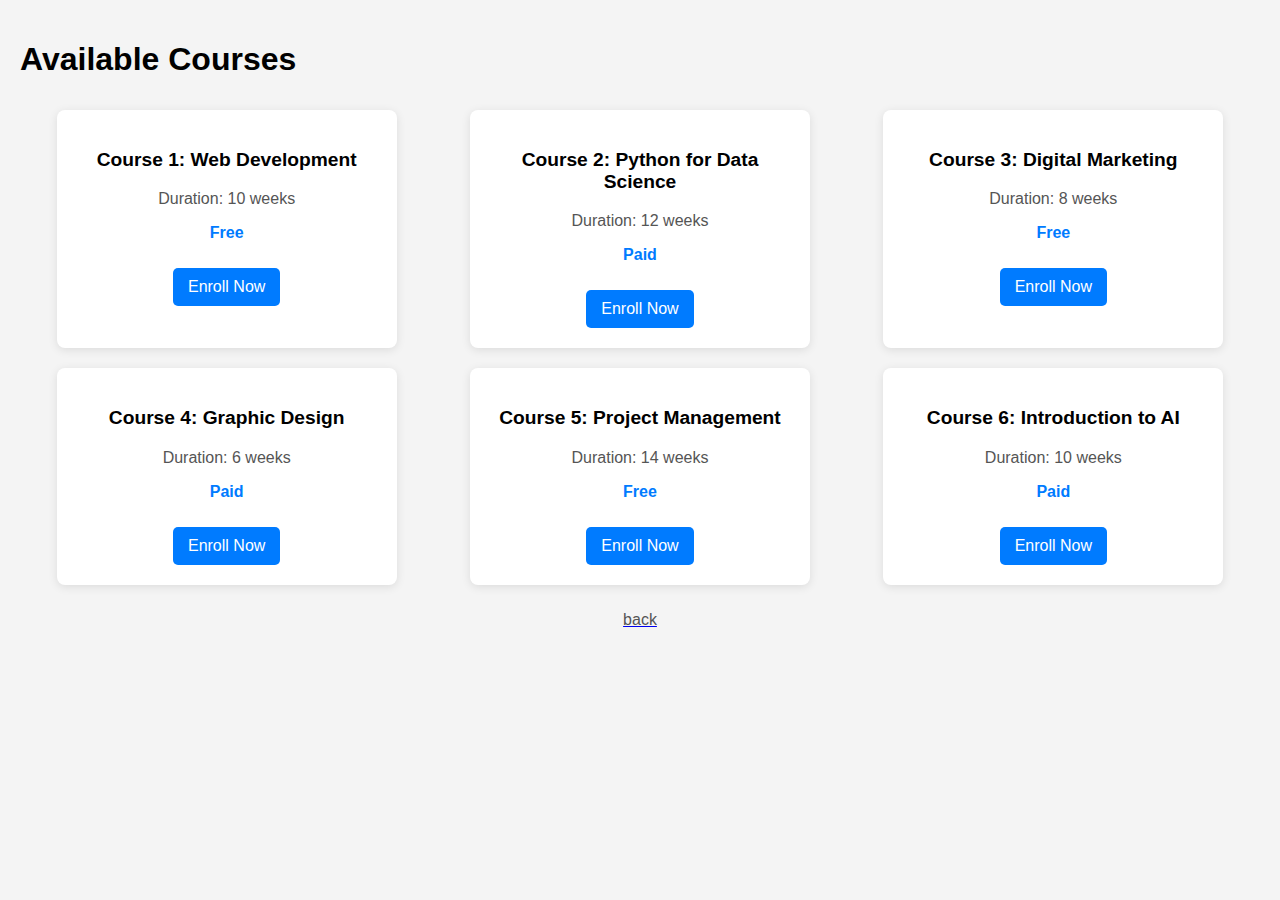
==== courses.html @ 1ba905a0 "Add files via upload" ====
<!DOCTYPE html>
<html lang="en">
<head>
    <meta charset="UTF-8">
    <meta name="viewport" content="width=device-width, initial-scale=1.0">
    <title>Education App</title>
    <style>
        body {
            font-family: Arial, sans-serif;
            background-color: #f4f4f4;
            margin: 0;
            padding: 20px;
        }
        .container {
            display: flex;
            flex-wrap: wrap;
            justify-content: space-around;
        }
        .course-card {
            background: white;
            border-radius: 8px;
            box-shadow: 0 2px 10px rgba(0, 0, 0, 0.1);
            margin: 10px;
            padding: 20px;
            width: 300px;
            text-align: center;
        }
        h3 {
            font-size: 1.2em;
        }
        p {
            color: #555;
        }
        .price {
            font-weight: bold;
            color: #007bff;
        }
        .button {
            background-color: #007bff;
            border: none;
            border-radius: 5px;
            color: white;
            cursor: pointer;
            padding: 10px 15px;
            text-decoration: none;
            margin-top: 10px;
            display: inline-block;
        }
    </style>
</head>
<body>
    <h1>Available Courses</h1>
    <div class="container">
        <div class="course-card">
            <h3>Course 1: Web Development</h3>
            <p>Duration: 10 weeks</p>
            <p class="price">Free</p>
            <a href="#" class="button">Enroll Now</a>
        </div>
        <div class="course-card">
            <h3>Course 2: Python for Data Science</h3>
            <p>Duration: 12 weeks</p>
            <p class="price">Paid</p>
            <a href="#" class="button">Enroll Now</a>
        </div>
        <div class="course-card">
            <h3>Course 3: Digital Marketing</h3>
            <p>Duration: 8 weeks</p>
            <p class="price">Free</p>
            <a href="#" class="button">Enroll Now</a>
        </div>
        <div class="course-card">
            <h3>Course 4: Graphic Design</h3>
            <p>Duration: 6 weeks</p>
            <p class="price">Paid</p>
            <a href="#" class="button">Enroll Now</a>
        </div>
        <div class="course-card">
            <h3>Course 5: Project Management</h3>
            <p>Duration: 14 weeks</p>
            <p class="price">Free</p>
            <a href="#" class="button">Enroll Now</a>
        </div>
        <div class="course-card">
            <h3>Course 6: Introduction to AI</h3>
            <p>Duration: 10 weeks</p>
            <p class="price">Paid</p>
            <a href="#" class="button">Enroll Now</a>
        </div>
    </div>
    <center>
        <a href="index.html"><p>back</p></a>
    </center>
</body>
</html>
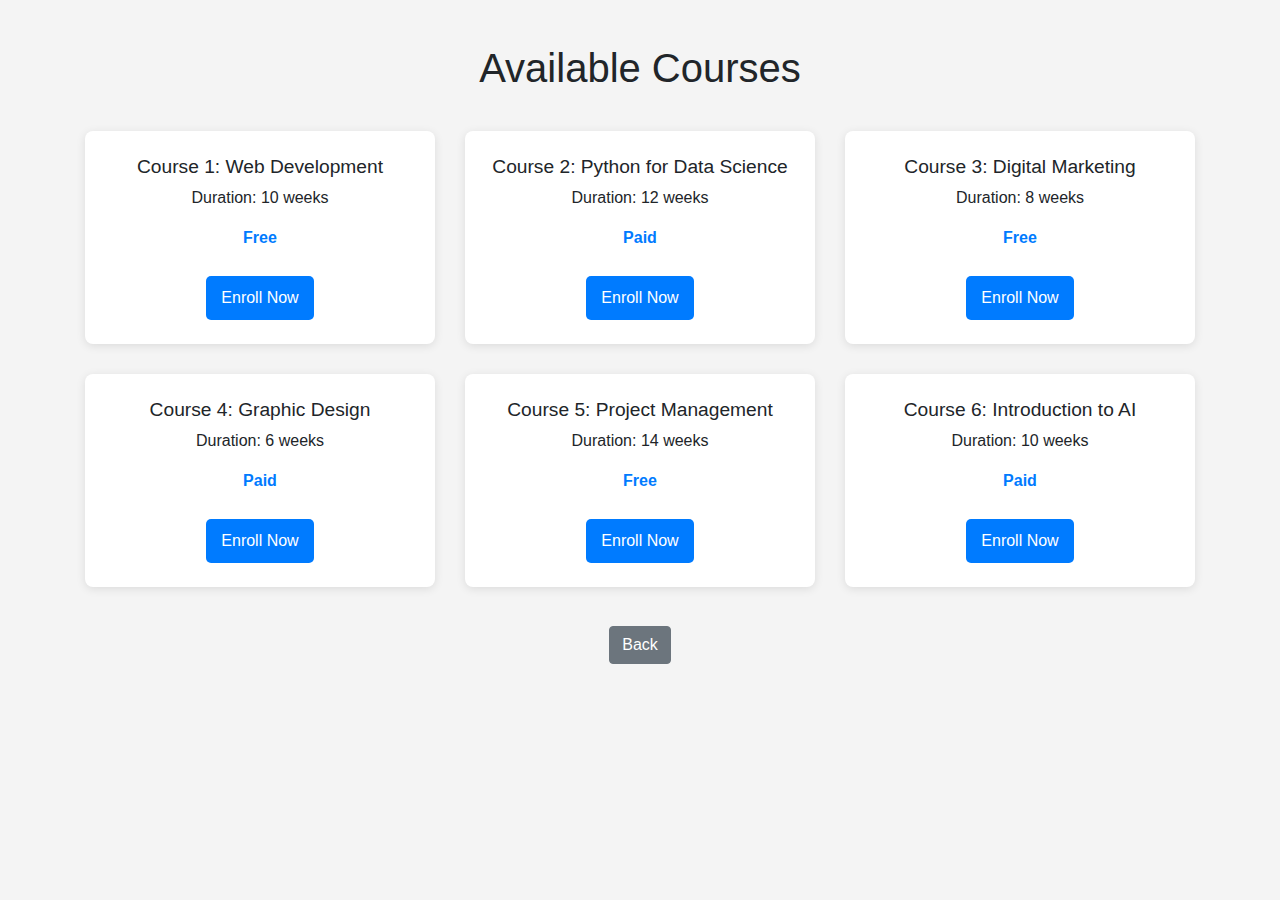
==== commit 5474af3b: "Update courses.html" ====
--- a/courses.html
+++ b/courses.html
@@ -4,32 +4,21 @@
     <meta charset="UTF-8">
     <meta name="viewport" content="width=device-width, initial-scale=1.0">
     <title>Education App</title>
+    <link rel="stylesheet" href="https://stackpath.bootstrapcdn.com/bootstrap/4.5.2/css/bootstrap.min.css">
     <style>
         body {
-            font-family: Arial, sans-serif;
             background-color: #f4f4f4;
-            margin: 0;
             padding: 20px;
         }
-        .container {
-            display: flex;
-            flex-wrap: wrap;
-            justify-content: space-around;
-        }
         .course-card {
-            background: white;
             border-radius: 8px;
             box-shadow: 0 2px 10px rgba(0, 0, 0, 0.1);
-            margin: 10px;
-            padding: 20px;
-            width: 300px;
+            margin: 15px 0;
             text-align: center;
+            background: white;
         }
         h3 {
             font-size: 1.2em;
-        }
-        p {
-            color: #555;
         }
         .price {
             font-weight: bold;
@@ -49,47 +38,64 @@
     </style>
 </head>
 <body>
-    <h1>Available Courses</h1>
     <div class="container">
-        <div class="course-card">
-            <h3>Course 1: Web Development</h3>
-            <p>Duration: 10 weeks</p>
-            <p class="price">Free</p>
-            <a href="#" class="button">Enroll Now</a>
+        <h1 class="text-center my-4">Available Courses</h1>
+        <div class="row">
+            <div class="col-md-4">
+                <div class="course-card p-4">
+                    <h3>Course 1: Web Development</h3>
+                    <p>Duration: 10 weeks</p>
+                    <p class="price">Free</p>
+                    <a href="#" class="button">Enroll Now</a>
+                </div>
+            </div>
+            <div class="col-md-4">
+                <div class="course-card p-4">
+                    <h3>Course 2: Python for Data Science</h3>
+                    <p>Duration: 12 weeks</p>
+                    <p class="price">Paid</p>
+                    <a href="#" class="button">Enroll Now</a>
+                </div>
+            </div>
+            <div class="col-md-4">
+                <div class="course-card p-4">
+                    <h3>Course 3: Digital Marketing</h3>
+                    <p>Duration: 8 weeks</p>
+                    <p class="price">Free</p>
+                    <a href="#" class="button">Enroll Now</a>
+                </div>
+            </div>
+            <div class="col-md-4">
+                <div class="course-card p-4">
+                    <h3>Course 4: Graphic Design</h3>
+                    <p>Duration: 6 weeks</p>
+                    <p class="price">Paid</p>
+                    <a href="#" class="button">Enroll Now</a>
+                </div>
+            </div>
+            <div class="col-md-4">
+                <div class="course-card p-4">
+                    <h3>Course 5: Project Management</h3>
+                    <p>Duration: 14 weeks</p>
+                    <p class="price">Free</p>
+                    <a href="#" class="button">Enroll Now</a>
+                </div>
+            </div>
+            <div class="col-md-4">
+                <div class="course-card p-4">
+                    <h3>Course 6: Introduction to AI</h3>
+                    <p>Duration: 10 weeks</p>
+                    <p class="price">Paid</p>
+                    <a href="#" class="button">Enroll Now</a>
+                </div>
+            </div>
         </div>
-        <div class="course-card">
-            <h3>Course 2: Python for Data Science</h3>
-            <p>Duration: 12 weeks</p>
-            <p class="price">Paid</p>
-            <a href="#" class="button">Enroll Now</a>
-        </div>
-        <div class="course-card">
-            <h3>Course 3: Digital Marketing</h3>
-            <p>Duration: 8 weeks</p>
-            <p class="price">Free</p>
-            <a href="#" class="button">Enroll Now</a>
-        </div>
-        <div class="course-card">
-            <h3>Course 4: Graphic Design</h3>
-            <p>Duration: 6 weeks</p>
-            <p class="price">Paid</p>
-            <a href="#" class="button">Enroll Now</a>
-        </div>
-        <div class="course-card">
-            <h3>Course 5: Project Management</h3>
-            <p>Duration: 14 weeks</p>
-            <p class="price">Free</p>
-            <a href="#" class="button">Enroll Now</a>
-        </div>
-        <div class="course-card">
-            <h3>Course 6: Introduction to AI</h3>
-            <p>Duration: 10 weeks</p>
-            <p class="price">Paid</p>
-            <a href="#" class="button">Enroll Now</a>
+        <div class="text-center my-4">
+            <a href="index.html" class="btn btn-secondary">Back</a>
         </div>
     </div>
-    <center>
-        <a href="index.html"><p>back</p></a>
-    </center>
+    <script src="https://code.jquery.com/jquery-3.5.1.slim.min.js"></script>
+    <script src="https://cdn.jsdelivr.net/npm/@popperjs/core@2.5.2/dist/umd/popper.min.js"></script>
+    <script src="https://stackpath.bootstrapcdn.com/bootstrap/4.5.2/js/bootstrap.min.js"></script>
 </body>
 </html>
